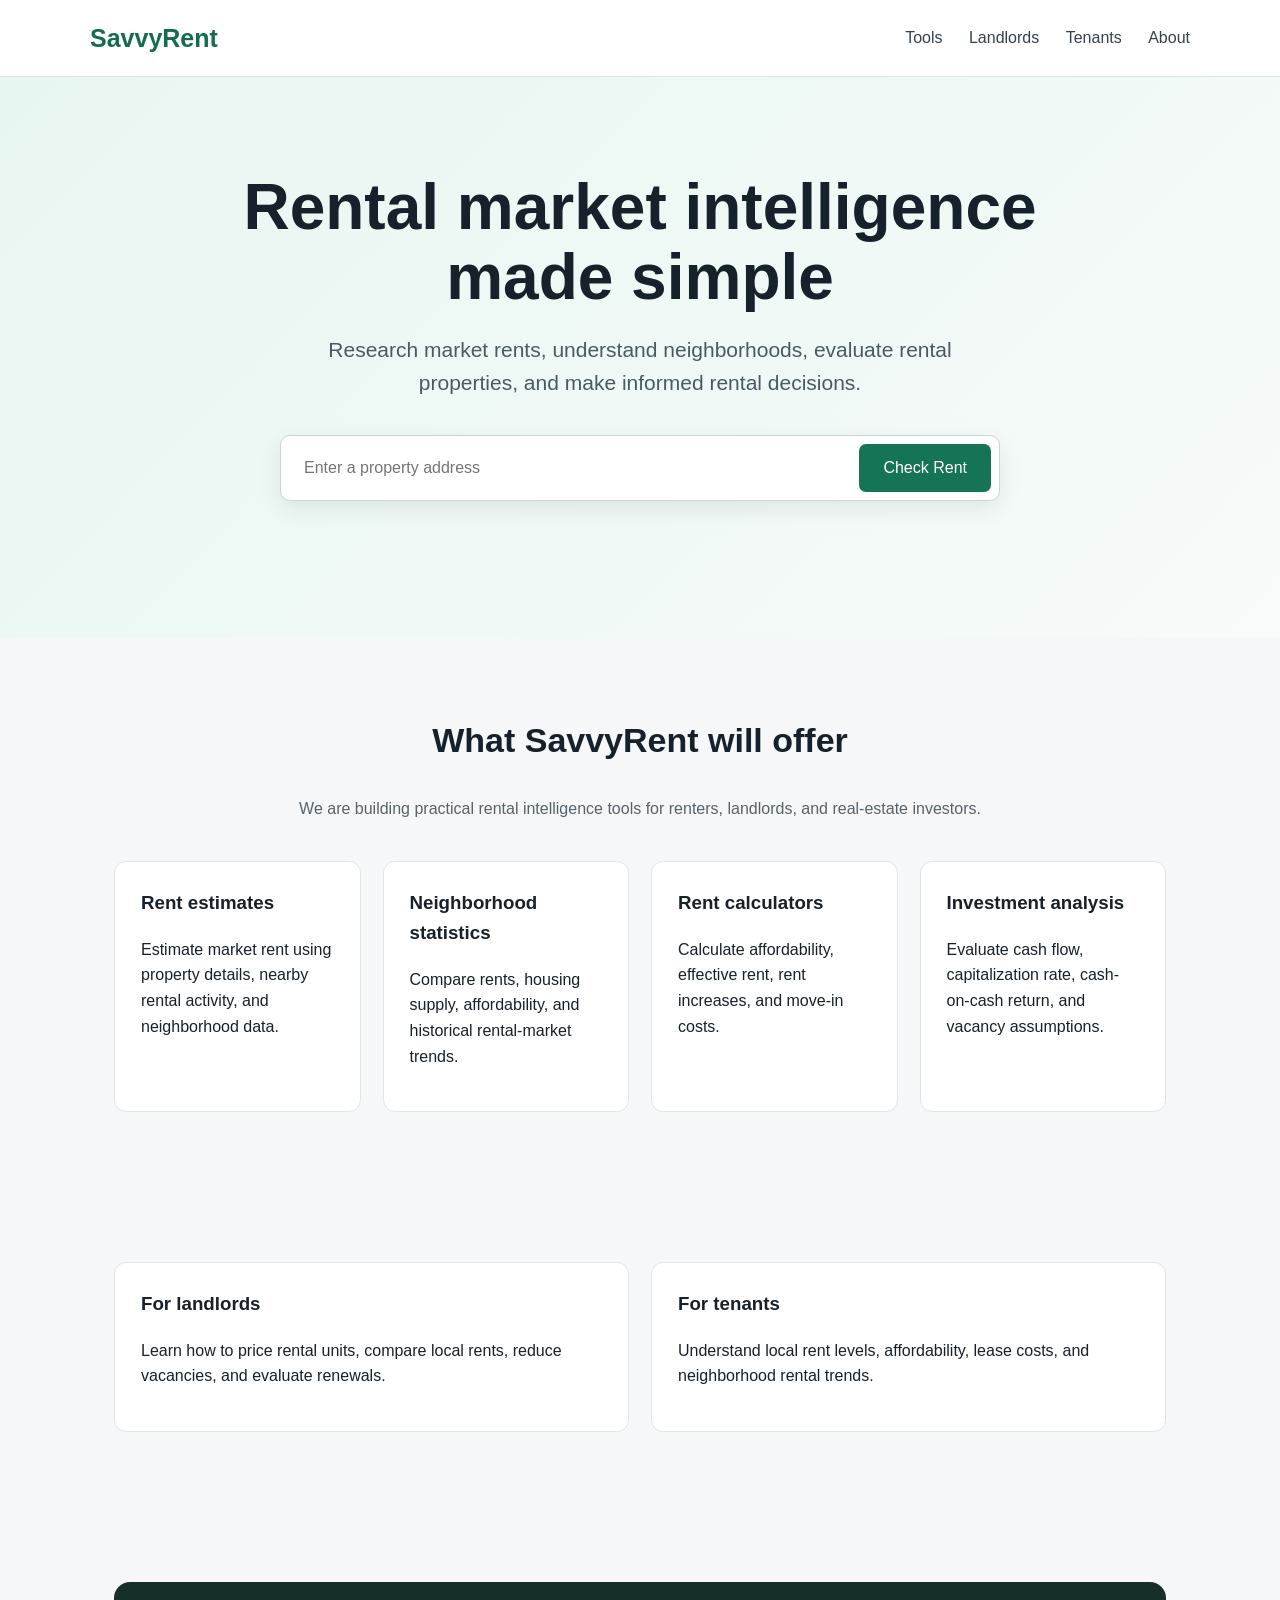
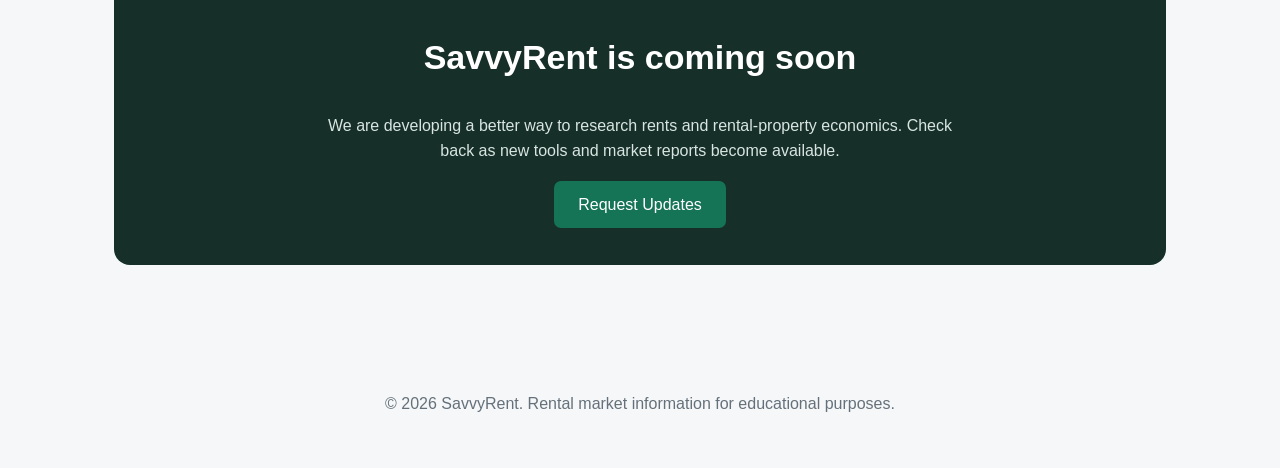
==== index.html @ 9638000f "Create index.html" ====
<!DOCTYPE html>
<html lang="en">
<head>
    <meta charset="UTF-8">

    <meta name="viewport"
          content="width=device-width, initial-scale=1.0">

    <title>SavvyRent | Rental Market Intelligence</title>

    <meta name="description"
          content="SavvyRent provides rental market information, rent estimates, neighborhood statistics, landlord resources, tenant resources, and rental property calculators.">

    <link rel="canonical" href="https://savvyrent.com/">

    <!-- Google Analytics -->
    <script async
        src="https://www.googletagmanager.com/gtag/js?id=G-XXXXXXXXXX">
    </script>

    <script>
        window.dataLayer = window.dataLayer || [];

        function gtag() {
            dataLayer.push(arguments);
        }

        gtag("js", new Date());
        gtag("config", "G-XXXXXXXXXX");
    </script>

    <style>
        * {
            box-sizing: border-box;
        }

        body {
            margin: 0;
            font-family: Arial, Helvetica, sans-serif;
            line-height: 1.6;
            color: #17212b;
            background: #f5f7f9;
        }

        header {
            background: #ffffff;
            border-bottom: 1px solid #dfe4e8;
            padding: 18px 24px;
        }

        nav {
            max-width: 1100px;
            margin: auto;
            display: flex;
            align-items: center;
            justify-content: space-between;
        }

        .logo {
            font-size: 25px;
            font-weight: 700;
            text-decoration: none;
            color: #156b52;
        }

        .nav-links a {
            margin-left: 22px;
            text-decoration: none;
            color: #35424d;
        }

        .hero {
            padding: 95px 24px;
            text-align: center;
            background: linear-gradient(
                135deg,
                #e8f6f1,
                #f7fbfa
            );
        }

        .hero-content {
            max-width: 850px;
            margin: auto;
        }

        h1 {
            margin: 0 0 20px;
            font-size: clamp(38px, 6vw, 64px);
            line-height: 1.1;
        }

        .subtitle {
            max-width: 720px;
            margin: 0 auto 35px;
            font-size: 21px;
            color: #4b5963;
        }

        .search-form {
            max-width: 720px;
            margin: auto;
            display: flex;
            background: white;
            padding: 8px;
            border: 1px solid #ccd5da;
            border-radius: 10px;
            box-shadow: 0 8px 24px rgba(0, 0, 0, 0.08);
        }

        .search-form input {
            flex: 1;
            min-width: 0;
            border: none;
            padding: 15px;
            font-size: 16px;
            outline: none;
        }

        .search-form button,
        .button {
            border: none;
            border-radius: 7px;
            padding: 15px 24px;
            background: #157456;
            color: white;
            font-size: 16px;
            cursor: pointer;
            text-decoration: none;
        }

        .message {
            min-height: 26px;
            margin-top: 16px;
            color: #48545e;
        }

        .section {
            max-width: 1100px;
            margin: auto;
            padding: 75px 24px;
        }

        .section h2 {
            margin-top: 0;
            text-align: center;
            font-size: 34px;
        }

        .section-intro {
            max-width: 700px;
            margin: 0 auto 40px;
            text-align: center;
            color: #56636c;
        }

        .cards {
            display: grid;
            grid-template-columns:
                repeat(auto-fit, minmax(230px, 1fr));
            gap: 22px;
        }

        .card {
            padding: 26px;
            background: white;
            border: 1px solid #e0e5e8;
            border-radius: 12px;
        }

        .card h3 {
            margin-top: 0;
        }

        .signup {
            text-align: center;
            background: #172f29;
            color: white;
            border-radius: 16px;
            padding: 48px 24px;
        }

        .signup p {
            max-width: 650px;
            margin: 0 auto 28px;
            color: #d8e5e1;
        }

        footer {
            padding: 35px 24px;
            text-align: center;
            color: #65717a;
        }

        @media (max-width: 650px) {
            .nav-links {
                display: none;
            }

            .search-form {
                display: block;
            }

            .search-form button {
                width: 100%;
            }
        }
    </style>
</head>

<body>

<header>
    <nav>
        <a class="logo" href="/">SavvyRent</a>

        <div class="nav-links">
            <a href="#tools">Tools</a>
            <a href="#landlords">Landlords</a>
            <a href="#tenants">Tenants</a>
            <a href="#about">About</a>
        </div>
    </nav>
</header>

<main>
    <section class="hero">
        <div class="hero-content">
            <h1>Rental market intelligence made simple</h1>

            <p class="subtitle">
                Research market rents, understand neighborhoods,
                evaluate rental properties, and make informed
                rental decisions.
            </p>

            <form class="search-form" id="address-form">
                <input
                    id="address"
                    type="text"
                    placeholder="Enter a property address"
                    aria-label="Property address"
                    required
                >

                <button type="submit">
                    Check Rent
                </button>
            </form>

            <div class="message" id="message"></div>
        </div>
    </section>

    <section class="section" id="tools">
        <h2>What SavvyRent will offer</h2>

        <p class="section-intro">
            We are building practical rental intelligence tools
            for renters, landlords, and real-estate investors.
        </p>

        <div class="cards">
            <article class="card">
                <h3>Rent estimates</h3>
                <p>
                    Estimate market rent using property details,
                    nearby rental activity, and neighborhood data.
                </p>
            </article>

            <article class="card">
                <h3>Neighborhood statistics</h3>
                <p>
                    Compare rents, housing supply, affordability,
                    and historical rental-market trends.
                </p>
            </article>

            <article class="card">
                <h3>Rent calculators</h3>
                <p>
                    Calculate affordability, effective rent,
                    rent increases, and move-in costs.
                </p>
            </article>

            <article class="card">
                <h3>Investment analysis</h3>
                <p>
                    Evaluate cash flow, capitalization rate,
                    cash-on-cash return, and vacancy assumptions.
                </p>
            </article>
        </div>
    </section>

    <section class="section" id="landlords">
        <div class="cards">
            <article class="card">
                <h3>For landlords</h3>
                <p>
                    Learn how to price rental units, compare local
                    rents, reduce vacancies, and evaluate renewals.
                </p>
            </article>

            <article class="card" id="tenants">
                <h3>For tenants</h3>
                <p>
                    Understand local rent levels, affordability,
                    lease costs, and neighborhood rental trends.
                </p>
            </article>
        </div>
    </section>

    <section class="section" id="about">
        <div class="signup">
            <h2>SavvyRent is coming soon</h2>

            <p>
                We are developing a better way to research rents
                and rental-property economics. Check back as new
                tools and market reports become available.
            </p>

            <a class="button"
               href="mailto:info@savvyrent.com?subject=SavvyRent%20Updates">
                Request Updates
            </a>
        </div>
    </section>
</main>

<footer>
    <p>
        &copy; <span id="year"></span> SavvyRent.
        Rental market information for educational purposes.
    </p>
</footer>

<script>
    document.getElementById("year").textContent =
        new Date().getFullYear();

    document.getElementById("address-form")
        .addEventListener("submit", function(event) {
            event.preventDefault();

            const address =
                document.getElementById("address").value.trim();

            document.getElementById("message").textContent =
                "Thank you. Address-based rent estimates are coming soon.";

            if (typeof gtag === "function") {
                gtag("event", "address_search", {
                    search_term: address
                });
            }
        });
</script>

</body>
</html>
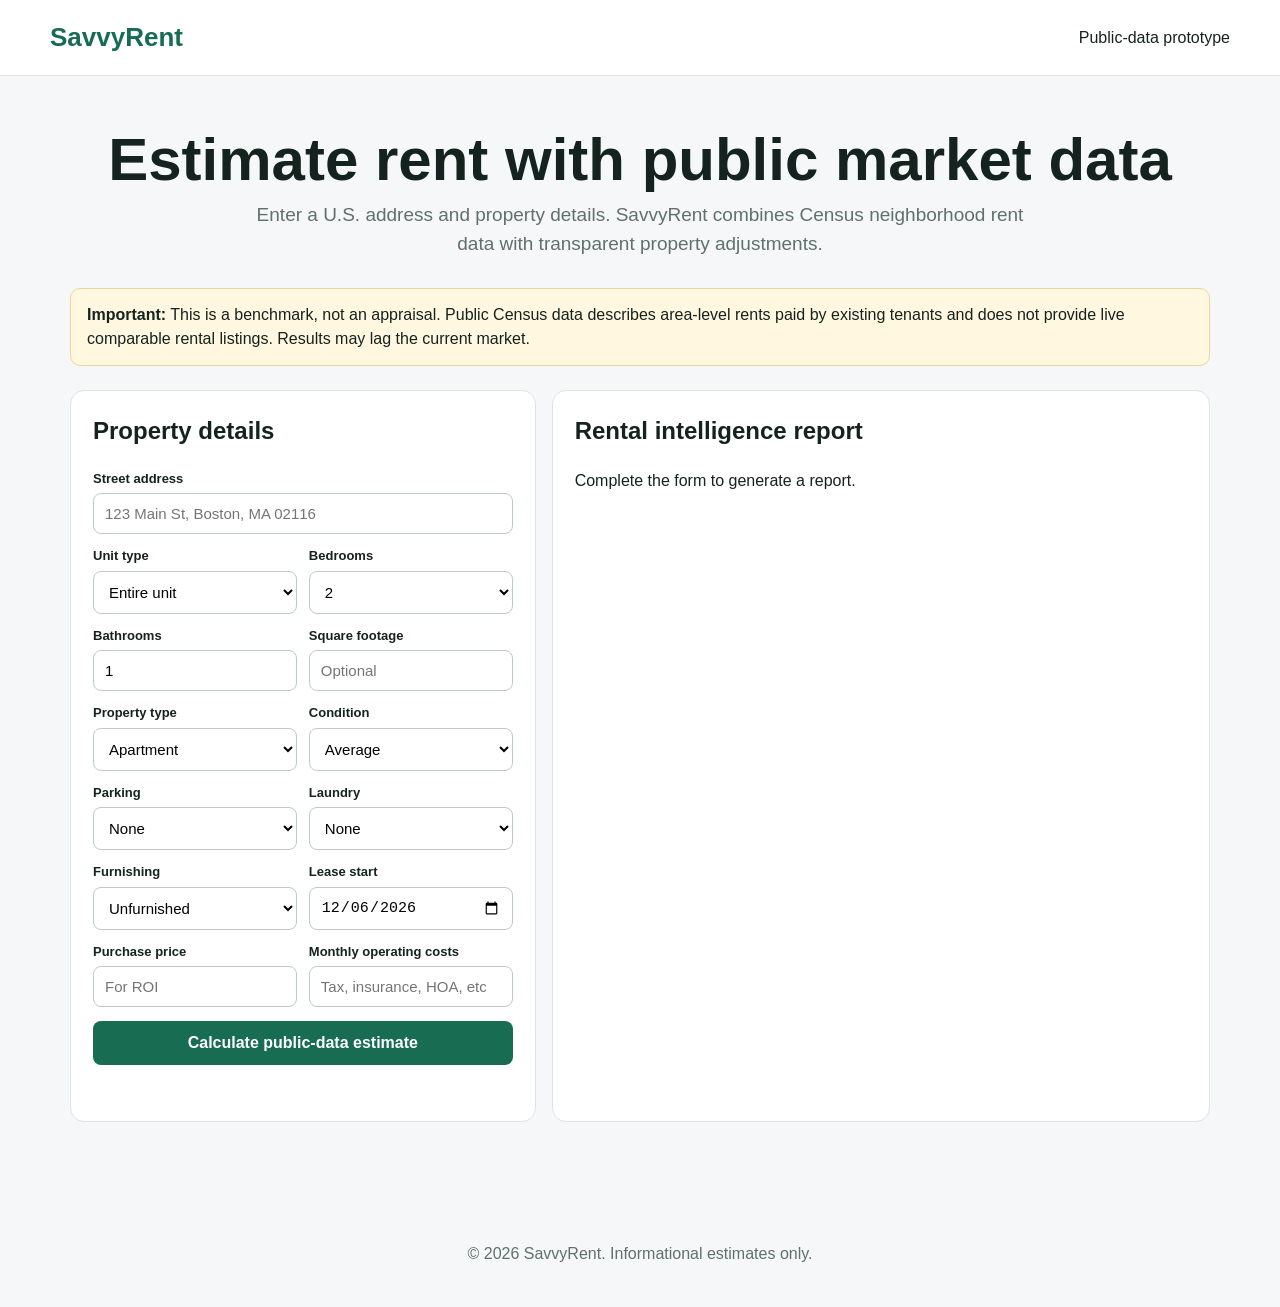
==== commit 856101b8: "Use public data to compute rent" ====
--- a/index.html
+++ b/index.html
@@ -1,366 +1,247 @@
-<!DOCTYPE html>
+<!doctype html>
 <html lang="en">
 <head>
-    <meta charset="UTF-8">
-
-    <meta name="viewport"
-          content="width=device-width, initial-scale=1.0">
-
-    <title>SavvyRent | Rental Market Intelligence</title>
-
-    <meta name="description"
-          content="SavvyRent provides rental market information, rent estimates, neighborhood statistics, landlord resources, tenant resources, and rental property calculators.">
-
-    <link rel="canonical" href="https://savvyrent.com/">
-
-    <!-- Google Analytics -->
-    <script async
-        src="https://www.googletagmanager.com/gtag/js?id=G-XXXXXXXXXX">
+    <script>
+      window.dataLayer = window.dataLayer || [];
+      function gtag(){dataLayer.push(arguments);}
+      gtag('js', new Date());
+    
+      gtag('config', 'G-B7B2XDY49R');
     </script>
-
-    <script>
-        window.dataLayer = window.dataLayer || [];
-
-        function gtag() {
-            dataLayer.push(arguments);
-        }
-
-        gtag("js", new Date());
-        gtag("config", "G-XXXXXXXXXX");
-    </script>
-
-    <style>
-        * {
-            box-sizing: border-box;
-        }
-
-        body {
-            margin: 0;
-            font-family: Arial, Helvetica, sans-serif;
-            line-height: 1.6;
-            color: #17212b;
-            background: #f5f7f9;
-        }
-
-        header {
-            background: #ffffff;
-            border-bottom: 1px solid #dfe4e8;
-            padding: 18px 24px;
-        }
-
-        nav {
-            max-width: 1100px;
-            margin: auto;
-            display: flex;
-            align-items: center;
-            justify-content: space-between;
-        }
-
-        .logo {
-            font-size: 25px;
-            font-weight: 700;
-            text-decoration: none;
-            color: #156b52;
-        }
-
-        .nav-links a {
-            margin-left: 22px;
-            text-decoration: none;
-            color: #35424d;
-        }
-
-        .hero {
-            padding: 95px 24px;
-            text-align: center;
-            background: linear-gradient(
-                135deg,
-                #e8f6f1,
-                #f7fbfa
-            );
-        }
-
-        .hero-content {
-            max-width: 850px;
-            margin: auto;
-        }
-
-        h1 {
-            margin: 0 0 20px;
-            font-size: clamp(38px, 6vw, 64px);
-            line-height: 1.1;
-        }
-
-        .subtitle {
-            max-width: 720px;
-            margin: 0 auto 35px;
-            font-size: 21px;
-            color: #4b5963;
-        }
-
-        .search-form {
-            max-width: 720px;
-            margin: auto;
-            display: flex;
-            background: white;
-            padding: 8px;
-            border: 1px solid #ccd5da;
-            border-radius: 10px;
-            box-shadow: 0 8px 24px rgba(0, 0, 0, 0.08);
-        }
-
-        .search-form input {
-            flex: 1;
-            min-width: 0;
-            border: none;
-            padding: 15px;
-            font-size: 16px;
-            outline: none;
-        }
-
-        .search-form button,
-        .button {
-            border: none;
-            border-radius: 7px;
-            padding: 15px 24px;
-            background: #157456;
-            color: white;
-            font-size: 16px;
-            cursor: pointer;
-            text-decoration: none;
-        }
-
-        .message {
-            min-height: 26px;
-            margin-top: 16px;
-            color: #48545e;
-        }
-
-        .section {
-            max-width: 1100px;
-            margin: auto;
-            padding: 75px 24px;
-        }
-
-        .section h2 {
-            margin-top: 0;
-            text-align: center;
-            font-size: 34px;
-        }
-
-        .section-intro {
-            max-width: 700px;
-            margin: 0 auto 40px;
-            text-align: center;
-            color: #56636c;
-        }
-
-        .cards {
-            display: grid;
-            grid-template-columns:
-                repeat(auto-fit, minmax(230px, 1fr));
-            gap: 22px;
-        }
-
-        .card {
-            padding: 26px;
-            background: white;
-            border: 1px solid #e0e5e8;
-            border-radius: 12px;
-        }
-
-        .card h3 {
-            margin-top: 0;
-        }
-
-        .signup {
-            text-align: center;
-            background: #172f29;
-            color: white;
-            border-radius: 16px;
-            padding: 48px 24px;
-        }
-
-        .signup p {
-            max-width: 650px;
-            margin: 0 auto 28px;
-            color: #d8e5e1;
-        }
-
-        footer {
-            padding: 35px 24px;
-            text-align: center;
-            color: #65717a;
-        }
-
-        @media (max-width: 650px) {
-            .nav-links {
-                display: none;
-            }
-
-            .search-form {
-                display: block;
-            }
-
-            .search-form button {
-                width: 100%;
-            }
-        }
-    </style>
+  <meta charset="utf-8">
+  <meta name="viewport" content="width=device-width,initial-scale=1">
+  <title>SavvyRent | Public-data rent benchmark</title>
+  <meta name="description" content="Estimate a rental benchmark using public Census data and property details.">
+  <link rel="canonical" href="https://savvyrent.com/">
+  <style>
+    :root{--bg:#f5f7f8;--card:#fff;--ink:#15231f;--muted:#61706a;--brand:#176c52;--line:#dce5e1;--warn:#fff7df}
+    *{box-sizing:border-box} body{margin:0;font-family:Arial,Helvetica,sans-serif;background:var(--bg);color:var(--ink);line-height:1.5}
+    header{background:#fff;border-bottom:1px solid var(--line);padding:18px 24px}
+    nav{max-width:1180px;margin:auto;display:flex;justify-content:space-between;align-items:center}
+    .logo{font-weight:800;font-size:26px;color:var(--brand);text-decoration:none}
+    main{max-width:1180px;margin:auto;padding:42px 20px 80px}
+    .hero{text-align:center;margin-bottom:30px}.hero h1{font-size:clamp(34px,6vw,60px);line-height:1.05;margin:10px 0}
+    .hero p{max-width:780px;margin:0 auto;color:var(--muted);font-size:19px}
+    .notice{background:var(--warn);border:1px solid #ead79c;border-radius:10px;padding:14px 16px;margin:24px 0}
+    .grid{display:grid;grid-template-columns:repeat(12,1fr);gap:16px}.panel{grid-column:span 12;background:var(--card);border:1px solid var(--line);border-radius:14px;padding:22px}
+    @media(min-width:900px){.inputs{grid-column:span 5}.report{grid-column:span 7}}
+    h2{margin-top:0} h3{margin-bottom:8px}
+    .fields{display:grid;grid-template-columns:1fr 1fr;gap:12px}.full{grid-column:1/-1}
+    label{display:block;font-size:13px;font-weight:700;margin-bottom:5px}
+    input,select{width:100%;padding:11px;border:1px solid #bdcbc5;border-radius:8px;background:#fff;font-size:15px}
+    button{width:100%;padding:13px;border:0;border-radius:8px;background:var(--brand);color:#fff;font-weight:800;font-size:16px;cursor:pointer;margin-top:14px}
+    button:disabled{opacity:.55;cursor:wait}.status{min-height:24px;margin-top:10px;color:var(--muted)}
+    .metrics{display:grid;grid-template-columns:repeat(2,1fr);gap:12px}.metric{border:1px solid var(--line);border-radius:10px;padding:15px}
+    .metric strong{display:block;font-size:24px}.metric span{color:var(--muted);font-size:13px}
+    .wide{grid-column:1/-1}.bar{height:12px;background:#edf1ef;border-radius:999px;overflow:hidden}.bar>div{height:100%;background:var(--brand)}
+    table{width:100%;border-collapse:collapse;margin-top:8px}td,th{padding:9px;border-bottom:1px solid var(--line);text-align:left;font-size:14px}
+    .small{font-size:12px;color:var(--muted)} .hidden{display:none}
+    footer{text-align:center;color:var(--muted);padding:40px 20px}
+  </style>
 </head>
-
 <body>
-
-<header>
-    <nav>
-        <a class="logo" href="/">SavvyRent</a>
-
-        <div class="nav-links">
-            <a href="#tools">Tools</a>
-            <a href="#landlords">Landlords</a>
-            <a href="#tenants">Tenants</a>
-            <a href="#about">About</a>
+<header><nav><a class="logo" href="/">SavvyRent</a><span>Public-data prototype</span></nav></header>
+<main>
+  <section class="hero">
+    <h1>Estimate rent with public market data</h1>
+    <p>Enter a U.S. address and property details. SavvyRent combines Census neighborhood rent data with transparent property adjustments.</p>
+  </section>
+
+  <div class="notice"><strong>Important:</strong> This is a benchmark, not an appraisal. Public Census data describes area-level rents paid by existing tenants and does not provide live comparable rental listings. Results may lag the current market.</div>
+
+  <div class="grid">
+    <section class="panel inputs">
+      <h2>Property details</h2>
+      <form id="rentForm">
+        <div class="fields">
+          <div class="full"><label for="address">Street address</label><input id="address" required placeholder="123 Main St, Boston, MA 02116"></div>
+          <div><label for="unitType">Unit type</label><select id="unitType"><option>Entire unit</option><option>Room</option><option>Accessory dwelling unit</option></select></div>
+          <div><label for="bedrooms">Bedrooms</label><select id="bedrooms"><option value="0">Studio</option><option value="1">1</option><option value="2" selected>2</option><option value="3">3</option><option value="4">4+</option></select></div>
+          <div><label for="bathrooms">Bathrooms</label><input id="bathrooms" type="number" min=".5" max="10" step=".5" value="1"></div>
+          <div><label for="sqft">Square footage</label><input id="sqft" type="number" min="100" placeholder="Optional"></div>
+          <div><label for="propertyType">Property type</label><select id="propertyType"><option>Apartment</option><option>Condo</option><option>Single-family</option><option>Townhouse</option><option>Duplex / multifamily</option></select></div>
+          <div><label for="condition">Condition</label><select id="condition"><option value="-0.08">Needs updating</option><option value="0" selected>Average</option><option value="0.07">Updated</option><option value="0.14">Recently renovated</option><option value="0.22">Luxury</option></select></div>
+          <div><label for="parking">Parking</label><select id="parking"><option value="0">None</option><option value="0.03">Street / permit</option><option value="0.06">One space</option><option value="0.09">Garage / multiple</option></select></div>
+          <div><label for="laundry">Laundry</label><select id="laundry"><option value="-0.03">None</option><option value="0">Shared</option><option value="0.05">In-unit</option></select></div>
+          <div><label for="furnished">Furnishing</label><select id="furnished"><option value="0">Unfurnished</option><option value="0.10">Furnished</option></select></div>
+          <div><label for="leaseStart">Lease start</label><input id="leaseStart" type="date"></div>
+          <div><label for="purchasePrice">Purchase price</label><input id="purchasePrice" type="number" min="0" placeholder="For ROI"></div>
+          <div><label for="monthlyCosts">Monthly operating costs</label><input id="monthlyCosts" type="number" min="0" placeholder="Tax, insurance, HOA, etc."></div>
         </div>
-    </nav>
-</header>
-
-<main>
-    <section class="hero">
-        <div class="hero-content">
-            <h1>Rental market intelligence made simple</h1>
-
-            <p class="subtitle">
-                Research market rents, understand neighborhoods,
-                evaluate rental properties, and make informed
-                rental decisions.
-            </p>
-
-            <form class="search-form" id="address-form">
-                <input
-                    id="address"
-                    type="text"
-                    placeholder="Enter a property address"
-                    aria-label="Property address"
-                    required
-                >
-
-                <button type="submit">
-                    Check Rent
-                </button>
-            </form>
-
-            <div class="message" id="message"></div>
+        <button id="estimateBtn" type="submit">Calculate public-data estimate</button>
+        <div class="status" id="status"></div>
+      </form>
+    </section>
+
+    <section class="panel report">
+      <h2>Rental intelligence report</h2>
+      <div id="empty">Complete the form to generate a report.</div>
+      <div id="results" class="hidden">
+        <p id="matchedAddress" class="small"></p>
+        <div class="metrics">
+          <div class="metric"><span>Estimated monthly rent</span><strong id="estimate"></strong></div>
+          <div class="metric"><span>Likely range</span><strong id="range"></strong></div>
+          <div class="metric"><span>Confidence score</span><strong id="confidence"></strong><div class="bar"><div id="confidenceBar"></div></div></div>
+          <div class="metric"><span>Rent per square foot</span><strong id="rentSqft"></strong></div>
+          <div class="metric"><span>Median neighborhood rent</span><strong id="medianRent"></strong></div>
+          <div class="metric"><span>Rental vacancy indicator</span><strong id="vacancy"></strong></div>
+          <div class="metric"><span>12-month market trend</span><strong id="trend12"></strong></div>
+          <div class="metric"><span>36-month market trend</span><strong id="trend36"></strong></div>
         </div>
+
+        <h3>Public-data benchmarks</h3>
+        <table>
+          <tbody id="benchmarks"></tbody>
+        </table>
+
+        <h3>Comparable rentals</h3>
+        <p>This free public-data version cannot display live individual comparable listings. It uses Census tract and county benchmarks instead. Live comps require a licensed listings source.</p>
+
+        <h3>HUD fair-market rent comparison</h3>
+        <p id="hudMessage">HUD FMR is not fetched directly in this static GitHub Pages version because the official HUD API requires credentials that should not be exposed in browser code. Add a small serverless backend to enable it safely.</p>
+
+        <h3>Investment metrics</h3>
+        <table><tbody id="investment"></tbody></table>
+
+        <p class="small" id="methodology"></p>
+      </div>
     </section>
-
-    <section class="section" id="tools">
-        <h2>What SavvyRent will offer</h2>
-
-        <p class="section-intro">
-            We are building practical rental intelligence tools
-            for renters, landlords, and real-estate investors.
-        </p>
-
-        <div class="cards">
-            <article class="card">
-                <h3>Rent estimates</h3>
-                <p>
-                    Estimate market rent using property details,
-                    nearby rental activity, and neighborhood data.
-                </p>
-            </article>
-
-            <article class="card">
-                <h3>Neighborhood statistics</h3>
-                <p>
-                    Compare rents, housing supply, affordability,
-                    and historical rental-market trends.
-                </p>
-            </article>
-
-            <article class="card">
-                <h3>Rent calculators</h3>
-                <p>
-                    Calculate affordability, effective rent,
-                    rent increases, and move-in costs.
-                </p>
-            </article>
-
-            <article class="card">
-                <h3>Investment analysis</h3>
-                <p>
-                    Evaluate cash flow, capitalization rate,
-                    cash-on-cash return, and vacancy assumptions.
-                </p>
-            </article>
-        </div>
-    </section>
-
-    <section class="section" id="landlords">
-        <div class="cards">
-            <article class="card">
-                <h3>For landlords</h3>
-                <p>
-                    Learn how to price rental units, compare local
-                    rents, reduce vacancies, and evaluate renewals.
-                </p>
-            </article>
-
-            <article class="card" id="tenants">
-                <h3>For tenants</h3>
-                <p>
-                    Understand local rent levels, affordability,
-                    lease costs, and neighborhood rental trends.
-                </p>
-            </article>
-        </div>
-    </section>
-
-    <section class="section" id="about">
-        <div class="signup">
-            <h2>SavvyRent is coming soon</h2>
-
-            <p>
-                We are developing a better way to research rents
-                and rental-property economics. Check back as new
-                tools and market reports become available.
-            </p>
-
-            <a class="button"
-               href="mailto:info@savvyrent.com?subject=SavvyRent%20Updates">
-                Request Updates
-            </a>
-        </div>
-    </section>
+  </div>
 </main>
-
-<footer>
-    <p>
-        &copy; <span id="year"></span> SavvyRent.
-        Rental market information for educational purposes.
-    </p>
-</footer>
+<footer>© <span id="year"></span> SavvyRent. Informational estimates only.</footer>
 
 <script>
-    document.getElementById("year").textContent =
-        new Date().getFullYear();
-
-    document.getElementById("address-form")
-        .addEventListener("submit", function(event) {
-            event.preventDefault();
-
-            const address =
-                document.getElementById("address").value.trim();
-
-            document.getElementById("message").textContent =
-                "Thank you. Address-based rent estimates are coming soon.";
-
-            if (typeof gtag === "function") {
-                gtag("event", "address_search", {
-                    search_term: address
-                });
-            }
-        });
+const ACS_YEARS=[2024,2023,2022,2021];
+const $=id=>document.getElementById(id);
+$("year").textContent=new Date().getFullYear();
+$("leaseStart").value=new Date().toISOString().slice(0,10);
+
+function money(v){return new Intl.NumberFormat("en-US",{style:"currency",currency:"USD",maximumFractionDigits:0}).format(v)}
+function pct(v){return Number.isFinite(v)?`${v>=0?"+":""}${v.toFixed(1)}%`:"N/A"}
+function jsonp(url){
+  return new Promise((resolve,reject)=>{
+    const cb="savvyRentCb_"+Date.now()+"_"+Math.floor(Math.random()*10000);
+    const s=document.createElement("script");
+    window[cb]=data=>{resolve(data);cleanup()};
+    function cleanup(){delete window[cb];s.remove()}
+    s.onerror=()=>{cleanup();reject(new Error("Address lookup failed"))};
+    s.src=url+(url.includes("?")?"&":"?")+"format=jsonp&callback="+cb;
+    document.body.appendChild(s);
+  });
+}
+async function geocode(address){
+  const url="https://geocoding.geo.census.gov/geocoder/geographies/onelineaddress?benchmark=Public_AR_Current&vintage=Current_Current&address="+encodeURIComponent(address);
+  const data=await jsonp(url);
+  const m=data?.result?.addressMatches?.[0];
+  if(!m) throw new Error("Address was not matched by the U.S. Census Geocoder.");
+  const g=m.geographies||{};
+  const tract=(g["Census Tracts"]||[])[0];
+  const county=(g["Counties"]||[])[0];
+  const state=(g["States"]||[])[0];
+  if(!tract||!county||!state) throw new Error("Census geography was not returned for this address.");
+  return {
+    matched:m.matchedAddress,
+    state:state.STATE||tract.STATE,
+    county:county.COUNTY||tract.COUNTY,
+    tract:tract.TRACT,
+    stateName:state.NAME,
+    countyName:county.NAME
+  };
+}
+async function acs(year,geo,level="tract"){
+  const vars="NAME,B25064_001E,B25002_001E,B25002_002E,B25002_003E,B25003_003E";
+  let url=`https://api.census.gov/data/${year}/acs/acs5?get=${vars}`;
+  if(level==="tract") url+=`&for=tract:${geo.tract}&in=state:${geo.state}%20county:${geo.county}`;
+  else url+=`&for=county:${geo.county}&in=state:${geo.state}`;
+  const r=await fetch(url);
+  if(!r.ok) throw new Error(`ACS ${year} request failed`);
+  const rows=await r.json();
+  if(rows.length<2) throw new Error(`No ACS ${year} data`);
+  const h=rows[0],v=rows[1],o={};h.forEach((k,i)=>o[k]=v[i]);
+  return {
+    name:o.NAME,
+    median:+o.B25064_001E,
+    total:+o.B25002_001E,
+    occupied:+o.B25002_002E,
+    vacant:+o.B25002_003E,
+    renterOccupied:+o.B25003_003E,
+    year
+  };
+}
+function bedroomFactor(b){return [0.82,1,1.28,1.58,1.9][Math.min(+b,4)]}
+function seasonalFactor(date){
+  if(!date) return 0;
+  const m=new Date(date+"T12:00:00").getMonth()+1;
+  return ({1:-.03,2:-.03,3:-.01,4:.01,5:.03,6:.05,7:.05,8:.04,9:.02,10:0,11:-.02,12:-.03})[m]||0;
+}
+function confidenceScore(tract){
+  let s=55;
+  if(tract.renterOccupied>=1000)s+=15; else if(tract.renterOccupied>=400)s+=8;
+  const vac=tract.total?tract.vacant/tract.total:0;
+  if(vac>.01&&vac<.2)s+=8;
+  if(tract.median>0)s+=12;
+  return Math.min(90,s);
+}
+$("rentForm").addEventListener("submit",async e=>{
+  e.preventDefault();
+  const btn=$("estimateBtn");btn.disabled=true;$("status").textContent="Matching address and loading Census data…";
+  try{
+    const geo=await geocode($("address").value.trim());
+    const tractSeries=[]; for(const y of ACS_YEARS){try{tractSeries.push(await acs(y,geo,"tract"))}catch(_){ }}
+    if(!tractSeries.length) throw new Error("No Census rent data was found for this tract.");
+    const tract=tractSeries[0];
+    let county; try{county=await acs(tract.year,geo,"county")}catch(_){county=null}
+    const b=+$("bedrooms").value;
+    let adj=bedroomFactor(b)-1;
+    adj+=+$("condition").value + +$("parking").value + +$("laundry").value + +$("furnished").value;
+    adj+=seasonalFactor($("leaseStart").value);
+    const baths=+$("bathrooms").value||1; adj+=(baths-1)*.025;
+    const ptype=$("propertyType").value;
+    if(ptype==="Single-family")adj+=.08;
+    if(ptype==="Condo")adj+=.04;
+    if($("unitType").value==="Room")adj-=.48;
+    const estimate=Math.max(400,Math.round((tract.median*(1+adj))/10)*10);
+    const conf=confidenceScore(tract);
+    const spread=conf>=80?.10:conf>=65?.15:.22;
+    const low=Math.round(estimate*(1-spread)/10)*10, high=Math.round(estimate*(1+spread)/10)*10;
+    const sqft=+$("sqft").value;
+    const vacRate=tract.total?tract.vacant/tract.total*100:NaN;
+    const y0=tractSeries[0],y1=tractSeries.find(x=>x.year===y0.year-1);
+    const y3=tractSeries.find(x=>x.year===y0.year-3);
+    const t12=y1?.median>0?(y0.median/y1.median-1)*100:NaN;
+    const t36=y3?.median>0?(y0.median/y3.median-1)*100:NaN;
+
+    $("matchedAddress").textContent=`Matched address: ${geo.matched} · Census tract benchmark: ${tract.name}`;
+    $("estimate").textContent=money(estimate);$("range").textContent=`${money(low)}–${money(high)}`;
+    $("confidence").textContent=`${conf}/100`;$("confidenceBar").style.width=conf+"%";
+    $("rentSqft").textContent=sqft?money(estimate/sqft):"Add square feet";
+    $("medianRent").textContent=money(tract.median);
+    $("vacancy").textContent=Number.isFinite(vacRate)?`${vacRate.toFixed(1)}% area vacancy`:"N/A";
+    $("trend12").textContent=pct(t12);$("trend36").textContent=pct(t36);
+
+    const rows=[
+      ["Census tract median gross rent",money(tract.median)+` (${tract.year} ACS 5-year)`],
+      ["County median gross rent",county?money(county.median):"N/A"],
+      ["Renter-occupied units in tract",tract.renterOccupied.toLocaleString()],
+      ["Vacant housing units in tract",tract.vacant.toLocaleString()],
+      ["Property-detail adjustment",pct(adj*100)]
+    ];
+    $("benchmarks").innerHTML=rows.map(r=>`<tr><th>${r[0]}</th><td>${r[1]}</td></tr>`).join("");
+
+    const price=+$("purchasePrice").value,costs=+$("monthlyCosts").value;
+    let inv=[["Estimated annual gross rent",money(estimate*12)]];
+    if(price>0){
+      const noi=estimate*12-costs*12;
+      inv.push(["Estimated annual NOI",money(noi)],["Gross rent multiplier",(price/(estimate*12)).toFixed(1)],["Estimated capitalization rate",pct(noi/price*100)]);
+    } else inv.push(["Cap rate","Add purchase price and monthly costs"]);
+    $("investment").innerHTML=inv.map(r=>`<tr><th>${r[0]}</th><td>${r[1]}</td></tr>`).join("");
+
+    $("methodology").textContent=`Method: ${tract.year} ACS tract median gross rent, adjusted by bedroom count, bathrooms, property type, condition, parking, laundry, furnishing and lease month. This is a transparent heuristic, not a trained appraisal model.`;
+    $("empty").classList.add("hidden");$("results").classList.remove("hidden");$("status").textContent="Report generated.";
+    if(typeof gtag==="function")gtag("event","rent_estimate_generated",{data_source:"ACS",bedrooms:b});
+  }catch(err){$("status").textContent=err.message||"Unable to generate estimate."}
+  finally{btn.disabled=false}
+});
 </script>
-
 </body>
 </html>
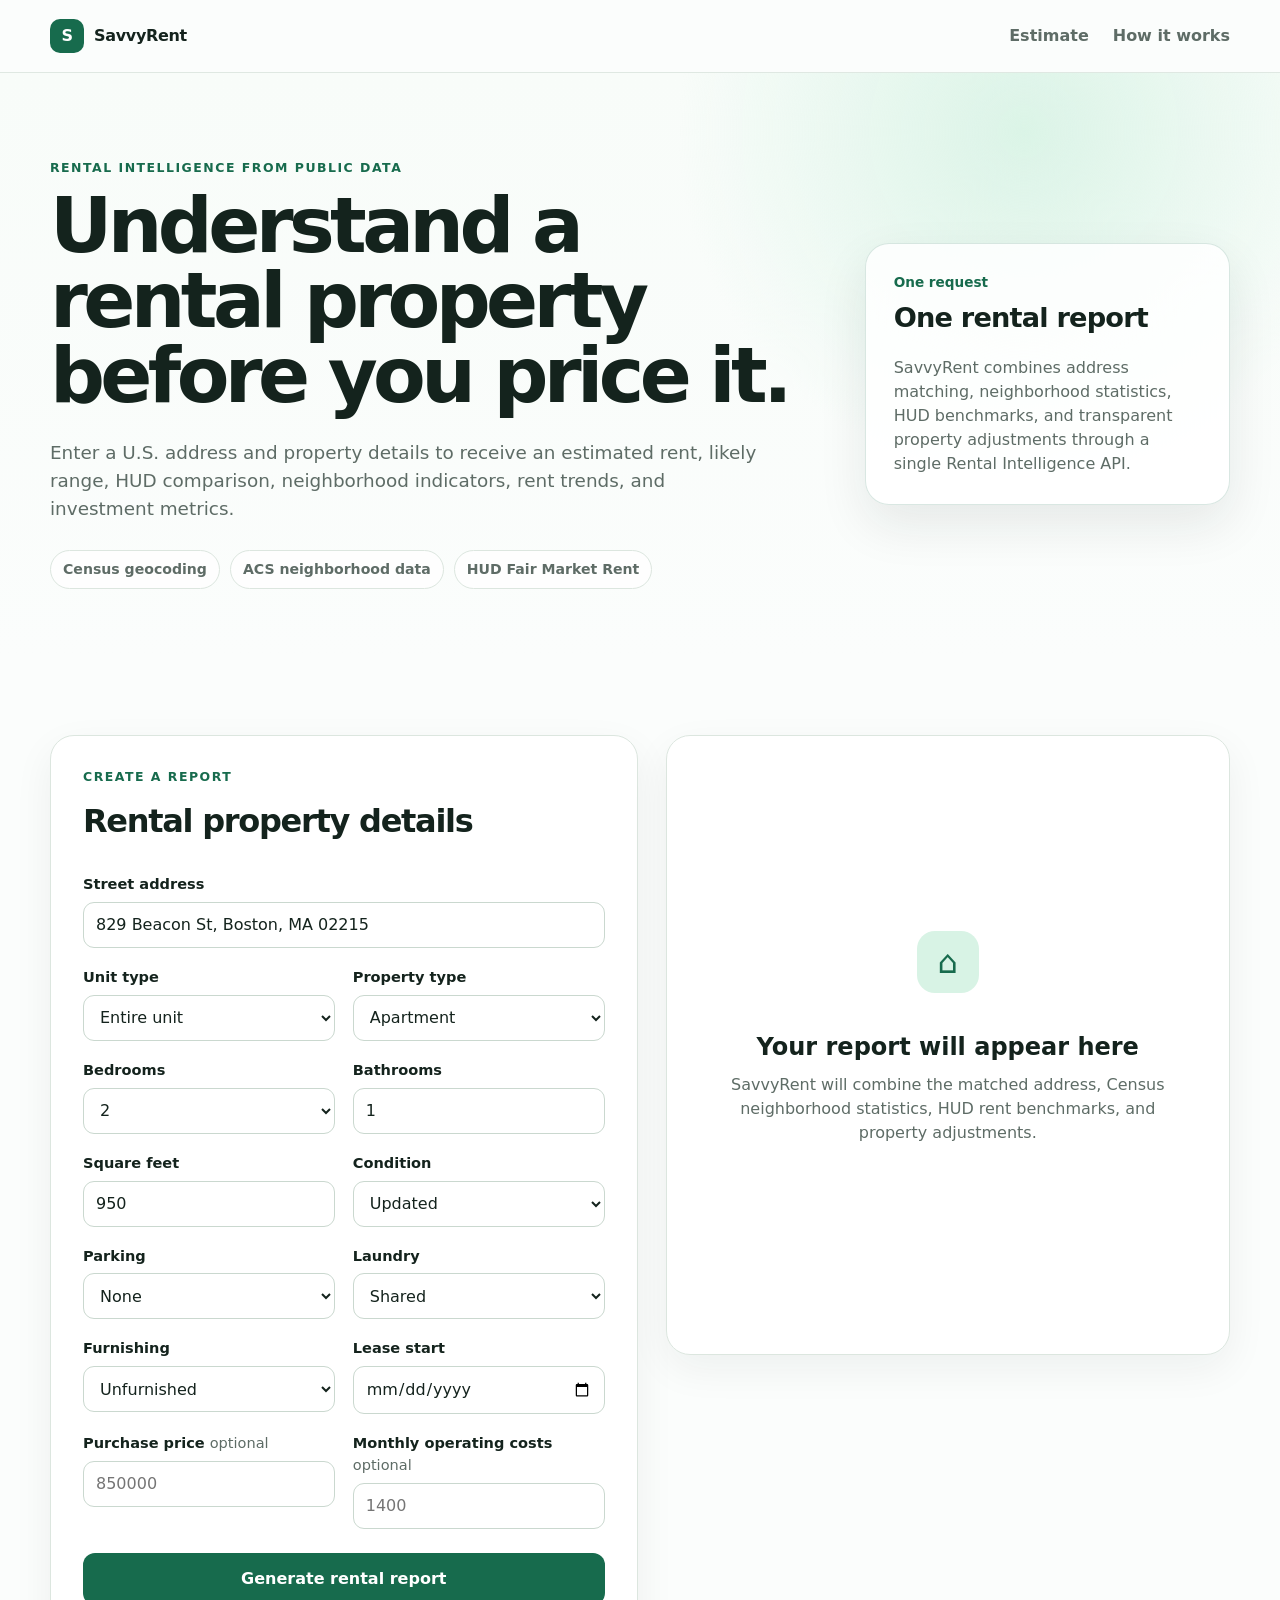
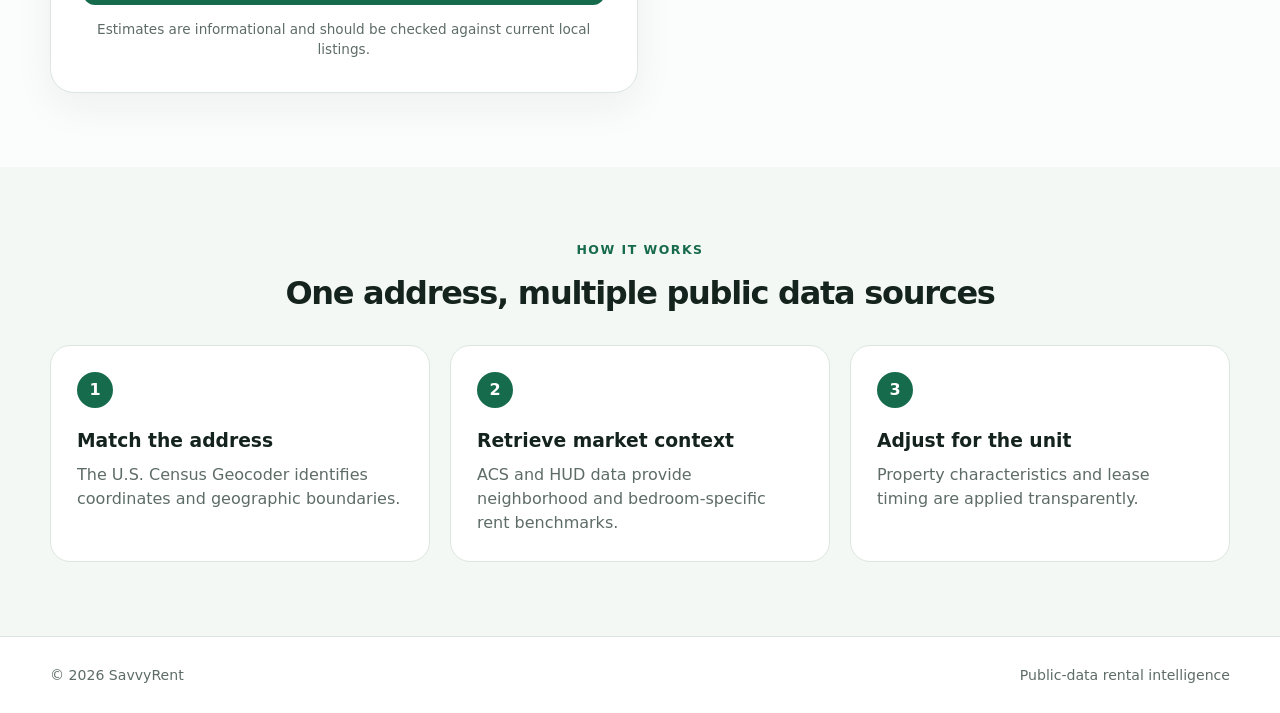
==== commit a4144593: "Update index.html" ====
--- a/index.html
+++ b/index.html
@@ -9,239 +9,90 @@
       gtag('config', 'G-B7B2XDY49R');
     </script>
   <meta charset="utf-8">
-  <meta name="viewport" content="width=device-width,initial-scale=1">
-  <title>SavvyRent | Public-data rent benchmark</title>
-  <meta name="description" content="Estimate a rental benchmark using public Census data and property details.">
-  <link rel="canonical" href="https://savvyrent.com/">
-  <style>
-    :root{--bg:#f5f7f8;--card:#fff;--ink:#15231f;--muted:#61706a;--brand:#176c52;--line:#dce5e1;--warn:#fff7df}
-    *{box-sizing:border-box} body{margin:0;font-family:Arial,Helvetica,sans-serif;background:var(--bg);color:var(--ink);line-height:1.5}
-    header{background:#fff;border-bottom:1px solid var(--line);padding:18px 24px}
-    nav{max-width:1180px;margin:auto;display:flex;justify-content:space-between;align-items:center}
-    .logo{font-weight:800;font-size:26px;color:var(--brand);text-decoration:none}
-    main{max-width:1180px;margin:auto;padding:42px 20px 80px}
-    .hero{text-align:center;margin-bottom:30px}.hero h1{font-size:clamp(34px,6vw,60px);line-height:1.05;margin:10px 0}
-    .hero p{max-width:780px;margin:0 auto;color:var(--muted);font-size:19px}
-    .notice{background:var(--warn);border:1px solid #ead79c;border-radius:10px;padding:14px 16px;margin:24px 0}
-    .grid{display:grid;grid-template-columns:repeat(12,1fr);gap:16px}.panel{grid-column:span 12;background:var(--card);border:1px solid var(--line);border-radius:14px;padding:22px}
-    @media(min-width:900px){.inputs{grid-column:span 5}.report{grid-column:span 7}}
-    h2{margin-top:0} h3{margin-bottom:8px}
-    .fields{display:grid;grid-template-columns:1fr 1fr;gap:12px}.full{grid-column:1/-1}
-    label{display:block;font-size:13px;font-weight:700;margin-bottom:5px}
-    input,select{width:100%;padding:11px;border:1px solid #bdcbc5;border-radius:8px;background:#fff;font-size:15px}
-    button{width:100%;padding:13px;border:0;border-radius:8px;background:var(--brand);color:#fff;font-weight:800;font-size:16px;cursor:pointer;margin-top:14px}
-    button:disabled{opacity:.55;cursor:wait}.status{min-height:24px;margin-top:10px;color:var(--muted)}
-    .metrics{display:grid;grid-template-columns:repeat(2,1fr);gap:12px}.metric{border:1px solid var(--line);border-radius:10px;padding:15px}
-    .metric strong{display:block;font-size:24px}.metric span{color:var(--muted);font-size:13px}
-    .wide{grid-column:1/-1}.bar{height:12px;background:#edf1ef;border-radius:999px;overflow:hidden}.bar>div{height:100%;background:var(--brand)}
-    table{width:100%;border-collapse:collapse;margin-top:8px}td,th{padding:9px;border-bottom:1px solid var(--line);text-align:left;font-size:14px}
-    .small{font-size:12px;color:var(--muted)} .hidden{display:none}
-    footer{text-align:center;color:var(--muted);padding:40px 20px}
-  </style>
+  <meta name="viewport" content="width=device-width, initial-scale=1">
+  <title>SavvyRent | Rental Intelligence</title>
+  <meta name="description" content="Estimate rent, neighborhood trends, HUD benchmarks, vacancy indicators, and investment metrics for a U.S. rental address.">
+  <link rel="stylesheet" href="style.css">
 </head>
+
 <body>
-<header><nav><a class="logo" href="/">SavvyRent</a><span>Public-data prototype</span></nav></header>
-<main>
-  <section class="hero">
-    <h1>Estimate rent with public market data</h1>
-    <p>Enter a U.S. address and property details. SavvyRent combines Census neighborhood rent data with transparent property adjustments.</p>
-  </section>
+  <header class="site-header">
+    <div class="container header-inner">
+      <a class="brand" href="#top" aria-label="SavvyRent home">
+        <span class="brand-mark">S</span><span>SavvyRent</span>
+      </a>
+      <nav><a href="#estimate">Estimate</a><a href="#how-it-works">How it works</a></nav>
+    </div>
+  </header>
 
-  <div class="notice"><strong>Important:</strong> This is a benchmark, not an appraisal. Public Census data describes area-level rents paid by existing tenants and does not provide live comparable rental listings. Results may lag the current market.</div>
-
-  <div class="grid">
-    <section class="panel inputs">
-      <h2>Property details</h2>
-      <form id="rentForm">
-        <div class="fields">
-          <div class="full"><label for="address">Street address</label><input id="address" required placeholder="123 Main St, Boston, MA 02116"></div>
-          <div><label for="unitType">Unit type</label><select id="unitType"><option>Entire unit</option><option>Room</option><option>Accessory dwelling unit</option></select></div>
-          <div><label for="bedrooms">Bedrooms</label><select id="bedrooms"><option value="0">Studio</option><option value="1">1</option><option value="2" selected>2</option><option value="3">3</option><option value="4">4+</option></select></div>
-          <div><label for="bathrooms">Bathrooms</label><input id="bathrooms" type="number" min=".5" max="10" step=".5" value="1"></div>
-          <div><label for="sqft">Square footage</label><input id="sqft" type="number" min="100" placeholder="Optional"></div>
-          <div><label for="propertyType">Property type</label><select id="propertyType"><option>Apartment</option><option>Condo</option><option>Single-family</option><option>Townhouse</option><option>Duplex / multifamily</option></select></div>
-          <div><label for="condition">Condition</label><select id="condition"><option value="-0.08">Needs updating</option><option value="0" selected>Average</option><option value="0.07">Updated</option><option value="0.14">Recently renovated</option><option value="0.22">Luxury</option></select></div>
-          <div><label for="parking">Parking</label><select id="parking"><option value="0">None</option><option value="0.03">Street / permit</option><option value="0.06">One space</option><option value="0.09">Garage / multiple</option></select></div>
-          <div><label for="laundry">Laundry</label><select id="laundry"><option value="-0.03">None</option><option value="0">Shared</option><option value="0.05">In-unit</option></select></div>
-          <div><label for="furnished">Furnishing</label><select id="furnished"><option value="0">Unfurnished</option><option value="0.10">Furnished</option></select></div>
-          <div><label for="leaseStart">Lease start</label><input id="leaseStart" type="date"></div>
-          <div><label for="purchasePrice">Purchase price</label><input id="purchasePrice" type="number" min="0" placeholder="For ROI"></div>
-          <div><label for="monthlyCosts">Monthly operating costs</label><input id="monthlyCosts" type="number" min="0" placeholder="Tax, insurance, HOA, etc."></div>
+  <main id="top">
+    <section class="hero">
+      <div class="container hero-grid">
+        <div>
+          <p class="eyebrow">Rental intelligence from public data</p>
+          <h1>Understand a rental property before you price it.</h1>
+          <p class="hero-copy">Enter a U.S. address and property details to receive an estimated rent, likely range, HUD comparison, neighborhood indicators, rent trends, and investment metrics.</p>
+          <div class="hero-badges"><span>Census geocoding</span><span>ACS neighborhood data</span><span>HUD Fair Market Rent</span></div>
         </div>
-        <button id="estimateBtn" type="submit">Calculate public-data estimate</button>
-        <div class="status" id="status"></div>
-      </form>
+        <div class="hero-card">
+          <div class="hero-stat"><span class="hero-stat-label">One request</span><strong>One rental report</strong></div>
+          <p>SavvyRent combines address matching, neighborhood statistics, HUD benchmarks, and transparent property adjustments through a single Rental Intelligence API.</p>
+        </div>
+      </div>
     </section>
 
-    <section class="panel report">
-      <h2>Rental intelligence report</h2>
-      <div id="empty">Complete the form to generate a report.</div>
-      <div id="results" class="hidden">
-        <p id="matchedAddress" class="small"></p>
-        <div class="metrics">
-          <div class="metric"><span>Estimated monthly rent</span><strong id="estimate"></strong></div>
-          <div class="metric"><span>Likely range</span><strong id="range"></strong></div>
-          <div class="metric"><span>Confidence score</span><strong id="confidence"></strong><div class="bar"><div id="confidenceBar"></div></div></div>
-          <div class="metric"><span>Rent per square foot</span><strong id="rentSqft"></strong></div>
-          <div class="metric"><span>Median neighborhood rent</span><strong id="medianRent"></strong></div>
-          <div class="metric"><span>Rental vacancy indicator</span><strong id="vacancy"></strong></div>
-          <div class="metric"><span>12-month market trend</span><strong id="trend12"></strong></div>
-          <div class="metric"><span>36-month market trend</span><strong id="trend36"></strong></div>
+    <section id="estimate" class="section">
+      <div class="container layout">
+        <div class="panel form-panel">
+          <div class="section-heading"><p class="eyebrow">Create a report</p><h2>Rental property details</h2></div>
+          <form id="rent-form">
+            <div class="field full"><label for="address">Street address</label><input id="address" name="address" type="text" value="829 Beacon St, Boston, MA 02215" autocomplete="street-address" required></div>
+            <div class="form-grid">
+              <div class="field"><label for="unitType">Unit type</label><select id="unitType" name="unitType"><option value="entire unit">Entire unit</option><option value="room">Room</option></select></div>
+              <div class="field"><label for="propertyType">Property type</label><select id="propertyType" name="propertyType"><option value="apartment">Apartment</option><option value="condo">Condo</option><option value="single-family">Single-family</option><option value="townhouse">Townhouse</option><option value="duplex">Duplex</option></select></div>
+              <div class="field"><label for="bedrooms">Bedrooms</label><select id="bedrooms" name="bedrooms"><option value="0">Studio</option><option value="1">1</option><option value="2" selected>2</option><option value="3">3</option><option value="4">4+</option></select></div>
+              <div class="field"><label for="bathrooms">Bathrooms</label><input id="bathrooms" name="bathrooms" type="number" value="1" min="0.5" max="10" step="0.5" required></div>
+              <div class="field"><label for="squareFeet">Square feet</label><input id="squareFeet" name="squareFeet" type="number" value="950" min="100" max="20000" step="1"></div>
+              <div class="field"><label for="condition">Condition</label><select id="condition" name="condition"><option value="needs updating">Needs updating</option><option value="average">Average</option><option value="updated" selected>Updated</option><option value="recently renovated">Recently renovated</option><option value="luxury">Luxury</option></select></div>
+              <div class="field"><label for="parking">Parking</label><select id="parking" name="parking"><option value="none" selected>None</option><option value="street">Street</option><option value="permit">Permit</option><option value="one space">One space</option><option value="garage">Garage</option><option value="multiple">Multiple spaces</option></select></div>
+              <div class="field"><label for="laundry">Laundry</label><select id="laundry" name="laundry"><option value="none">None</option><option value="shared" selected>Shared</option><option value="in-unit">In-unit</option></select></div>
+              <div class="field"><label for="furnishing">Furnishing</label><select id="furnishing" name="furnishing"><option value="unfurnished" selected>Unfurnished</option><option value="furnished">Furnished</option></select></div>
+              <div class="field"><label for="leaseStartDate">Lease start</label><input id="leaseStartDate" name="leaseStartDate" type="date"></div>
+              <div class="field"><label for="purchasePrice">Purchase price <span>optional</span></label><input id="purchasePrice" name="purchasePrice" type="number" min="1" step="1000" placeholder="850000"></div>
+              <div class="field"><label for="monthlyOperatingCosts">Monthly operating costs <span>optional</span></label><input id="monthlyOperatingCosts" name="monthlyOperatingCosts" type="number" min="0" step="50" placeholder="1400"></div>
+            </div>
+            <div id="form-error" class="alert error hidden" role="alert"></div>
+            <button id="submit-button" class="primary-button" type="submit"><span>Generate rental report</span></button>
+            <p class="form-note">Estimates are informational and should be checked against current local listings.</p>
+          </form>
         </div>
 
-        <h3>Public-data benchmarks</h3>
-        <table>
-          <tbody id="benchmarks"></tbody>
-        </table>
-
-        <h3>Comparable rentals</h3>
-        <p>This free public-data version cannot display live individual comparable listings. It uses Census tract and county benchmarks instead. Live comps require a licensed listings source.</p>
-
-        <h3>HUD fair-market rent comparison</h3>
-        <p id="hudMessage">HUD FMR is not fetched directly in this static GitHub Pages version because the official HUD API requires credentials that should not be exposed in browser code. Add a small serverless backend to enable it safely.</p>
-
-        <h3>Investment metrics</h3>
-        <table><tbody id="investment"></tbody></table>
-
-        <p class="small" id="methodology"></p>
+        <aside class="panel results-panel" aria-live="polite">
+          <div id="empty-state" class="empty-state"><div class="empty-icon">⌂</div><h2>Your report will appear here</h2><p>SavvyRent will combine the matched address, Census neighborhood statistics, HUD rent benchmarks, and property adjustments.</p></div>
+          <div id="loading-state" class="loading-state hidden"><div class="spinner" aria-hidden="true"></div><h2>Building your report</h2><p>Matching the address and gathering public data…</p></div>
+          <div id="report" class="report hidden">
+            <div class="report-header"><div><p class="eyebrow">Rental estimate</p><h2 id="matched-address"></h2></div><span id="quality-badge" class="quality-badge"></span></div>
+            <div class="estimate-card"><span>Estimated monthly rent</span><strong id="estimated-rent"></strong><p id="rent-range"></p></div>
+            <div class="metric-grid">
+              <div class="metric"><span>Confidence</span><strong id="confidence"></strong></div>
+              <div class="metric"><span>Rent / sq. ft.</span><strong id="rent-per-sqft"></strong></div>
+              <div class="metric"><span>HUD FMR</span><strong id="hud-fmr"></strong></div>
+              <div class="metric"><span>ACS tract median</span><strong id="acs-rent"></strong></div>
+            </div>
+            <section class="result-section"><h3>Neighborhood indicators</h3><div class="detail-list"><div><span>12-month rent trend</span><strong id="trend-12"></strong></div><div><span>36-month rent trend</span><strong id="trend-36"></strong></div><div><span>Overall vacancy</span><strong id="vacancy"></strong></div><div><span>Rental availability</span><strong id="availability"></strong></div></div></section>
+            <section class="result-section"><h3>Property adjustments</h3><div id="adjustments" class="adjustments"></div></section>
+            <section id="investment-section" class="result-section hidden"><h3>Investment metrics</h3><div class="detail-list"><div><span>Annual gross rent</span><strong id="annual-gross"></strong></div><div><span>Annual NOI</span><strong id="noi"></strong></div><div><span>Gross rent multiplier</span><strong id="grm"></strong></div><div><span>Capitalization rate</span><strong id="cap-rate"></strong></div></div></section>
+            <section class="result-section notice"><h3>Comparable rentals</h3><p id="comparables-note"></p></section>
+            <details class="technical-details"><summary>Technical details</summary><pre id="raw-json"></pre></details>
+          </div>
+        </aside>
       </div>
     </section>
-  </div>
-</main>
-<footer>© <span id="year"></span> SavvyRent. Informational estimates only.</footer>
 
-<script>
-const ACS_YEARS=[2024,2023,2022,2021];
-const $=id=>document.getElementById(id);
-$("year").textContent=new Date().getFullYear();
-$("leaseStart").value=new Date().toISOString().slice(0,10);
+    <section id="how-it-works" class="section section-muted"><div class="container"><div class="section-heading centered"><p class="eyebrow">How it works</p><h2>One address, multiple public data sources</h2></div><div class="steps"><article><span>1</span><h3>Match the address</h3><p>The U.S. Census Geocoder identifies coordinates and geographic boundaries.</p></article><article><span>2</span><h3>Retrieve market context</h3><p>ACS and HUD data provide neighborhood and bedroom-specific rent benchmarks.</p></article><article><span>3</span><h3>Adjust for the unit</h3><p>Property characteristics and lease timing are applied transparently.</p></article></div></div></section>
+  </main>
 
-function money(v){return new Intl.NumberFormat("en-US",{style:"currency",currency:"USD",maximumFractionDigits:0}).format(v)}
-function pct(v){return Number.isFinite(v)?`${v>=0?"+":""}${v.toFixed(1)}%`:"N/A"}
-function jsonp(url){
-  return new Promise((resolve,reject)=>{
-    const cb="savvyRentCb_"+Date.now()+"_"+Math.floor(Math.random()*10000);
-    const s=document.createElement("script");
-    window[cb]=data=>{resolve(data);cleanup()};
-    function cleanup(){delete window[cb];s.remove()}
-    s.onerror=()=>{cleanup();reject(new Error("Address lookup failed"))};
-    s.src=url+(url.includes("?")?"&":"?")+"format=jsonp&callback="+cb;
-    document.body.appendChild(s);
-  });
-}
-async function geocode(address){
-  const url="https://geocoding.geo.census.gov/geocoder/geographies/onelineaddress?benchmark=Public_AR_Current&vintage=Current_Current&address="+encodeURIComponent(address);
-  const data=await jsonp(url);
-  const m=data?.result?.addressMatches?.[0];
-  if(!m) throw new Error("Address was not matched by the U.S. Census Geocoder.");
-  const g=m.geographies||{};
-  const tract=(g["Census Tracts"]||[])[0];
-  const county=(g["Counties"]||[])[0];
-  const state=(g["States"]||[])[0];
-  if(!tract||!county||!state) throw new Error("Census geography was not returned for this address.");
-  return {
-    matched:m.matchedAddress,
-    state:state.STATE||tract.STATE,
-    county:county.COUNTY||tract.COUNTY,
-    tract:tract.TRACT,
-    stateName:state.NAME,
-    countyName:county.NAME
-  };
-}
-async function acs(year,geo,level="tract"){
-  const vars="NAME,B25064_001E,B25002_001E,B25002_002E,B25002_003E,B25003_003E";
-  let url=`https://api.census.gov/data/${year}/acs/acs5?get=${vars}`;
-  if(level==="tract") url+=`&for=tract:${geo.tract}&in=state:${geo.state}%20county:${geo.county}`;
-  else url+=`&for=county:${geo.county}&in=state:${geo.state}`;
-  const r=await fetch(url);
-  if(!r.ok) throw new Error(`ACS ${year} request failed`);
-  const rows=await r.json();
-  if(rows.length<2) throw new Error(`No ACS ${year} data`);
-  const h=rows[0],v=rows[1],o={};h.forEach((k,i)=>o[k]=v[i]);
-  return {
-    name:o.NAME,
-    median:+o.B25064_001E,
-    total:+o.B25002_001E,
-    occupied:+o.B25002_002E,
-    vacant:+o.B25002_003E,
-    renterOccupied:+o.B25003_003E,
-    year
-  };
-}
-function bedroomFactor(b){return [0.82,1,1.28,1.58,1.9][Math.min(+b,4)]}
-function seasonalFactor(date){
-  if(!date) return 0;
-  const m=new Date(date+"T12:00:00").getMonth()+1;
-  return ({1:-.03,2:-.03,3:-.01,4:.01,5:.03,6:.05,7:.05,8:.04,9:.02,10:0,11:-.02,12:-.03})[m]||0;
-}
-function confidenceScore(tract){
-  let s=55;
-  if(tract.renterOccupied>=1000)s+=15; else if(tract.renterOccupied>=400)s+=8;
-  const vac=tract.total?tract.vacant/tract.total:0;
-  if(vac>.01&&vac<.2)s+=8;
-  if(tract.median>0)s+=12;
-  return Math.min(90,s);
-}
-$("rentForm").addEventListener("submit",async e=>{
-  e.preventDefault();
-  const btn=$("estimateBtn");btn.disabled=true;$("status").textContent="Matching address and loading Census data…";
-  try{
-    const geo=await geocode($("address").value.trim());
-    const tractSeries=[]; for(const y of ACS_YEARS){try{tractSeries.push(await acs(y,geo,"tract"))}catch(_){ }}
-    if(!tractSeries.length) throw new Error("No Census rent data was found for this tract.");
-    const tract=tractSeries[0];
-    let county; try{county=await acs(tract.year,geo,"county")}catch(_){county=null}
-    const b=+$("bedrooms").value;
-    let adj=bedroomFactor(b)-1;
-    adj+=+$("condition").value + +$("parking").value + +$("laundry").value + +$("furnished").value;
-    adj+=seasonalFactor($("leaseStart").value);
-    const baths=+$("bathrooms").value||1; adj+=(baths-1)*.025;
-    const ptype=$("propertyType").value;
-    if(ptype==="Single-family")adj+=.08;
-    if(ptype==="Condo")adj+=.04;
-    if($("unitType").value==="Room")adj-=.48;
-    const estimate=Math.max(400,Math.round((tract.median*(1+adj))/10)*10);
-    const conf=confidenceScore(tract);
-    const spread=conf>=80?.10:conf>=65?.15:.22;
-    const low=Math.round(estimate*(1-spread)/10)*10, high=Math.round(estimate*(1+spread)/10)*10;
-    const sqft=+$("sqft").value;
-    const vacRate=tract.total?tract.vacant/tract.total*100:NaN;
-    const y0=tractSeries[0],y1=tractSeries.find(x=>x.year===y0.year-1);
-    const y3=tractSeries.find(x=>x.year===y0.year-3);
-    const t12=y1?.median>0?(y0.median/y1.median-1)*100:NaN;
-    const t36=y3?.median>0?(y0.median/y3.median-1)*100:NaN;
-
-    $("matchedAddress").textContent=`Matched address: ${geo.matched} · Census tract benchmark: ${tract.name}`;
-    $("estimate").textContent=money(estimate);$("range").textContent=`${money(low)}–${money(high)}`;
-    $("confidence").textContent=`${conf}/100`;$("confidenceBar").style.width=conf+"%";
-    $("rentSqft").textContent=sqft?money(estimate/sqft):"Add square feet";
-    $("medianRent").textContent=money(tract.median);
-    $("vacancy").textContent=Number.isFinite(vacRate)?`${vacRate.toFixed(1)}% area vacancy`:"N/A";
-    $("trend12").textContent=pct(t12);$("trend36").textContent=pct(t36);
-
-    const rows=[
-      ["Census tract median gross rent",money(tract.median)+` (${tract.year} ACS 5-year)`],
-      ["County median gross rent",county?money(county.median):"N/A"],
-      ["Renter-occupied units in tract",tract.renterOccupied.toLocaleString()],
-      ["Vacant housing units in tract",tract.vacant.toLocaleString()],
-      ["Property-detail adjustment",pct(adj*100)]
-    ];
-    $("benchmarks").innerHTML=rows.map(r=>`<tr><th>${r[0]}</th><td>${r[1]}</td></tr>`).join("");
-
-    const price=+$("purchasePrice").value,costs=+$("monthlyCosts").value;
-    let inv=[["Estimated annual gross rent",money(estimate*12)]];
-    if(price>0){
-      const noi=estimate*12-costs*12;
-      inv.push(["Estimated annual NOI",money(noi)],["Gross rent multiplier",(price/(estimate*12)).toFixed(1)],["Estimated capitalization rate",pct(noi/price*100)]);
-    } else inv.push(["Cap rate","Add purchase price and monthly costs"]);
-    $("investment").innerHTML=inv.map(r=>`<tr><th>${r[0]}</th><td>${r[1]}</td></tr>`).join("");
-
-    $("methodology").textContent=`Method: ${tract.year} ACS tract median gross rent, adjusted by bedroom count, bathrooms, property type, condition, parking, laundry, furnishing and lease month. This is a transparent heuristic, not a trained appraisal model.`;
-    $("empty").classList.add("hidden");$("results").classList.remove("hidden");$("status").textContent="Report generated.";
-    if(typeof gtag==="function")gtag("event","rent_estimate_generated",{data_source:"ACS",bedrooms:b});
-  }catch(err){$("status").textContent=err.message||"Unable to generate estimate."}
-  finally{btn.disabled=false}
-});
-</script>
+  <footer><div class="container footer-inner"><span>© <span id="year"></span> SavvyRent</span><span>Public-data rental intelligence</span></div></footer>
+  <script src="app.js"></script>
 </body>
 </html>
--- a/style.css
+++ b/style.css
@@ -0,0 +1 @@
+:root{--ink:#14231d;--muted:#5e6c66;--surface:#fff;--surface-soft:#f4f8f5;--line:#dce6df;--brand:#176b4d;--brand-dark:#0f4f38;--accent:#d8f3e5;--danger:#a12b2b;--shadow:0 20px 50px rgba(20,35,29,.09)}*{box-sizing:border-box}html{scroll-behavior:smooth}body{margin:0;color:var(--ink);background:#fbfdfc;font-family:Inter,ui-sans-serif,system-ui,-apple-system,BlinkMacSystemFont,"Segoe UI",sans-serif;line-height:1.5}a{color:inherit;text-decoration:none}button,input,select{font:inherit}.container{width:min(1180px,calc(100% - 40px));margin:0 auto}.site-header{position:sticky;top:0;z-index:20;background:rgba(251,253,252,.92);border-bottom:1px solid rgba(220,230,223,.9);backdrop-filter:blur(14px)}.header-inner{height:72px;display:flex;align-items:center;justify-content:space-between}.brand{display:flex;align-items:center;gap:10px;font-weight:800;letter-spacing:-.02em}.brand-mark{width:34px;height:34px;display:grid;place-items:center;border-radius:10px;color:#fff;background:var(--brand)}nav{display:flex;gap:24px;color:var(--muted);font-weight:650}nav a:hover{color:var(--brand)}.hero{padding:86px 0 72px;background:radial-gradient(circle at 80% 10%,rgba(216,243,229,.9),transparent 30%),linear-gradient(180deg,#f8fcf9 0%,#fbfdfc 100%)}.hero-grid{display:grid;grid-template-columns:minmax(0,1.35fr) minmax(300px,.65fr);gap:56px;align-items:center}.eyebrow{margin:0 0 10px;color:var(--brand);font-size:.78rem;font-weight:800;letter-spacing:.12em;text-transform:uppercase}h1{margin:0;max-width:760px;font-size:clamp(2.7rem,6vw,5.4rem);line-height:.98;letter-spacing:-.06em}.hero-copy{max-width:720px;margin:26px 0 0;color:var(--muted);font-size:1.15rem}.hero-badges{display:flex;flex-wrap:wrap;gap:10px;margin-top:28px}.hero-badges span{padding:8px 12px;border:1px solid var(--line);border-radius:999px;background:rgba(255,255,255,.75);color:var(--muted);font-size:.88rem;font-weight:650}.hero-card{padding:28px;border:1px solid rgba(23,107,77,.16);border-radius:24px;background:rgba(255,255,255,.84);box-shadow:var(--shadow)}.hero-card p{margin:18px 0 0;color:var(--muted)}.hero-stat{display:flex;flex-direction:column;gap:5px}.hero-stat-label{color:var(--brand);font-weight:800;font-size:.85rem}.hero-stat strong{font-size:1.7rem;letter-spacing:-.03em}.section{padding:74px 0}.section-muted{background:var(--surface-soft)}.section-heading{margin-bottom:28px}.section-heading h2{margin:0;font-size:2rem;letter-spacing:-.04em}.centered{text-align:center}.layout{display:grid;grid-template-columns:minmax(0,1.02fr) minmax(360px,.98fr);gap:28px;align-items:start}.panel{border:1px solid var(--line);border-radius:24px;background:var(--surface);box-shadow:0 14px 40px rgba(20,35,29,.06)}.form-panel{padding:32px}.results-panel{min-height:620px;padding:32px;position:sticky;top:96px}.form-grid{display:grid;grid-template-columns:repeat(2,minmax(0,1fr));gap:18px}.field{display:flex;flex-direction:column;gap:7px}.field.full{margin-bottom:18px}.field label{font-size:.91rem;font-weight:750}.field label span{color:var(--muted);font-weight:500}input,select{width:100%;min-height:46px;border:1px solid #cad8cf;border-radius:11px;background:#fff;color:var(--ink);padding:10px 12px;outline:none}input:focus,select:focus{border-color:var(--brand);box-shadow:0 0 0 4px rgba(23,107,77,.1)}.primary-button{width:100%;min-height:52px;margin-top:24px;border:0;border-radius:12px;color:#fff;background:var(--brand);font-weight:800;cursor:pointer}.primary-button:hover{background:var(--brand-dark)}.primary-button:disabled{opacity:.65;cursor:wait}.form-note{margin:14px 0 0;color:var(--muted);font-size:.85rem;text-align:center}.alert{margin-top:18px;padding:12px 14px;border-radius:10px;font-size:.92rem}.error{color:var(--danger);background:#fff0f0;border:1px solid #f3c9c9}.hidden{display:none!important}.empty-state,.loading-state{min-height:540px;display:grid;place-content:center;text-align:center;color:var(--muted)}.empty-state h2,.loading-state h2{color:var(--ink);margin-bottom:8px}.empty-state p,.loading-state p{max-width:460px;margin:0 auto}.empty-icon{width:62px;height:62px;margin:0 auto 16px;display:grid;place-items:center;border-radius:18px;background:var(--accent);color:var(--brand);font-size:2rem}.spinner{width:46px;height:46px;margin:0 auto 18px;border:4px solid var(--accent);border-top-color:var(--brand);border-radius:50%;animation:spin .85s linear infinite}@keyframes spin{to{transform:rotate(360deg)}}.report-header{display:flex;align-items:flex-start;justify-content:space-between;gap:18px}.report-header h2{margin:0;font-size:1.28rem;line-height:1.3}.quality-badge{flex:0 0 auto;padding:6px 10px;border-radius:999px;color:var(--brand-dark);background:var(--accent);font-size:.8rem;font-weight:800;text-transform:capitalize}.estimate-card{margin-top:24px;padding:24px;border-radius:18px;background:linear-gradient(135deg,var(--brand-dark),var(--brand));color:#fff}.estimate-card span{opacity:.78;font-size:.9rem}.estimate-card strong{display:block;margin-top:3px;font-size:2.7rem;letter-spacing:-.05em}.estimate-card p{margin:2px 0 0;opacity:.82}.metric-grid{display:grid;grid-template-columns:repeat(2,minmax(0,1fr));gap:12px;margin-top:18px}.metric{padding:16px;border:1px solid var(--line);border-radius:14px;background:#fcfefd}.metric span{display:block;color:var(--muted);font-size:.81rem}.metric strong{display:block;margin-top:4px;font-size:1.15rem}.result-section{margin-top:24px;padding-top:22px;border-top:1px solid var(--line)}.result-section h3{margin:0 0 14px;font-size:1rem}.detail-list{display:grid;gap:10px}.detail-list div{display:flex;justify-content:space-between;gap:18px}.detail-list span{color:var(--muted)}.detail-list strong{text-align:right}.adjustments{display:flex;flex-wrap:wrap;gap:8px}.adjustment-pill{padding:7px 10px;border-radius:999px;background:var(--surface-soft);border:1px solid var(--line);font-size:.82rem}.adjustment-pill.positive{color:var(--brand-dark)}.adjustment-pill.negative{color:var(--danger)}.notice{padding:16px;border:1px solid var(--line);border-radius:14px;background:var(--surface-soft)}.notice h3{margin-top:0}.notice p{margin-bottom:0;color:var(--muted);font-size:.9rem}.technical-details{margin-top:22px}.technical-details summary{cursor:pointer;color:var(--muted);font-weight:700}pre{max-height:360px;overflow:auto;padding:14px;border-radius:10px;background:#102019;color:#dff7e9;font-size:.75rem;white-space:pre-wrap}.steps{display:grid;grid-template-columns:repeat(3,minmax(0,1fr));gap:20px}.steps article{padding:26px;border:1px solid var(--line);border-radius:20px;background:#fff}.steps article>span{width:36px;height:36px;display:grid;place-items:center;border-radius:50%;color:#fff;background:var(--brand);font-weight:800}.steps h3{margin-bottom:8px}.steps p{margin:0;color:var(--muted)}footer{border-top:1px solid var(--line);background:#fff}.footer-inner{min-height:76px;display:flex;align-items:center;justify-content:space-between;color:var(--muted);font-size:.88rem}@media(max-width:900px){.hero-grid,.layout{grid-template-columns:1fr}.results-panel{position:static;min-height:auto}.steps{grid-template-columns:1fr}}@media(max-width:620px){.container{width:min(100% - 24px,1180px)}nav{display:none}.hero{padding-top:58px}.form-panel,.results-panel{padding:22px;border-radius:18px}.form-grid,.metric-grid{grid-template-columns:1fr}.report-header{flex-direction:column}.footer-inner{flex-direction:column;justify-content:center;gap:4px}}
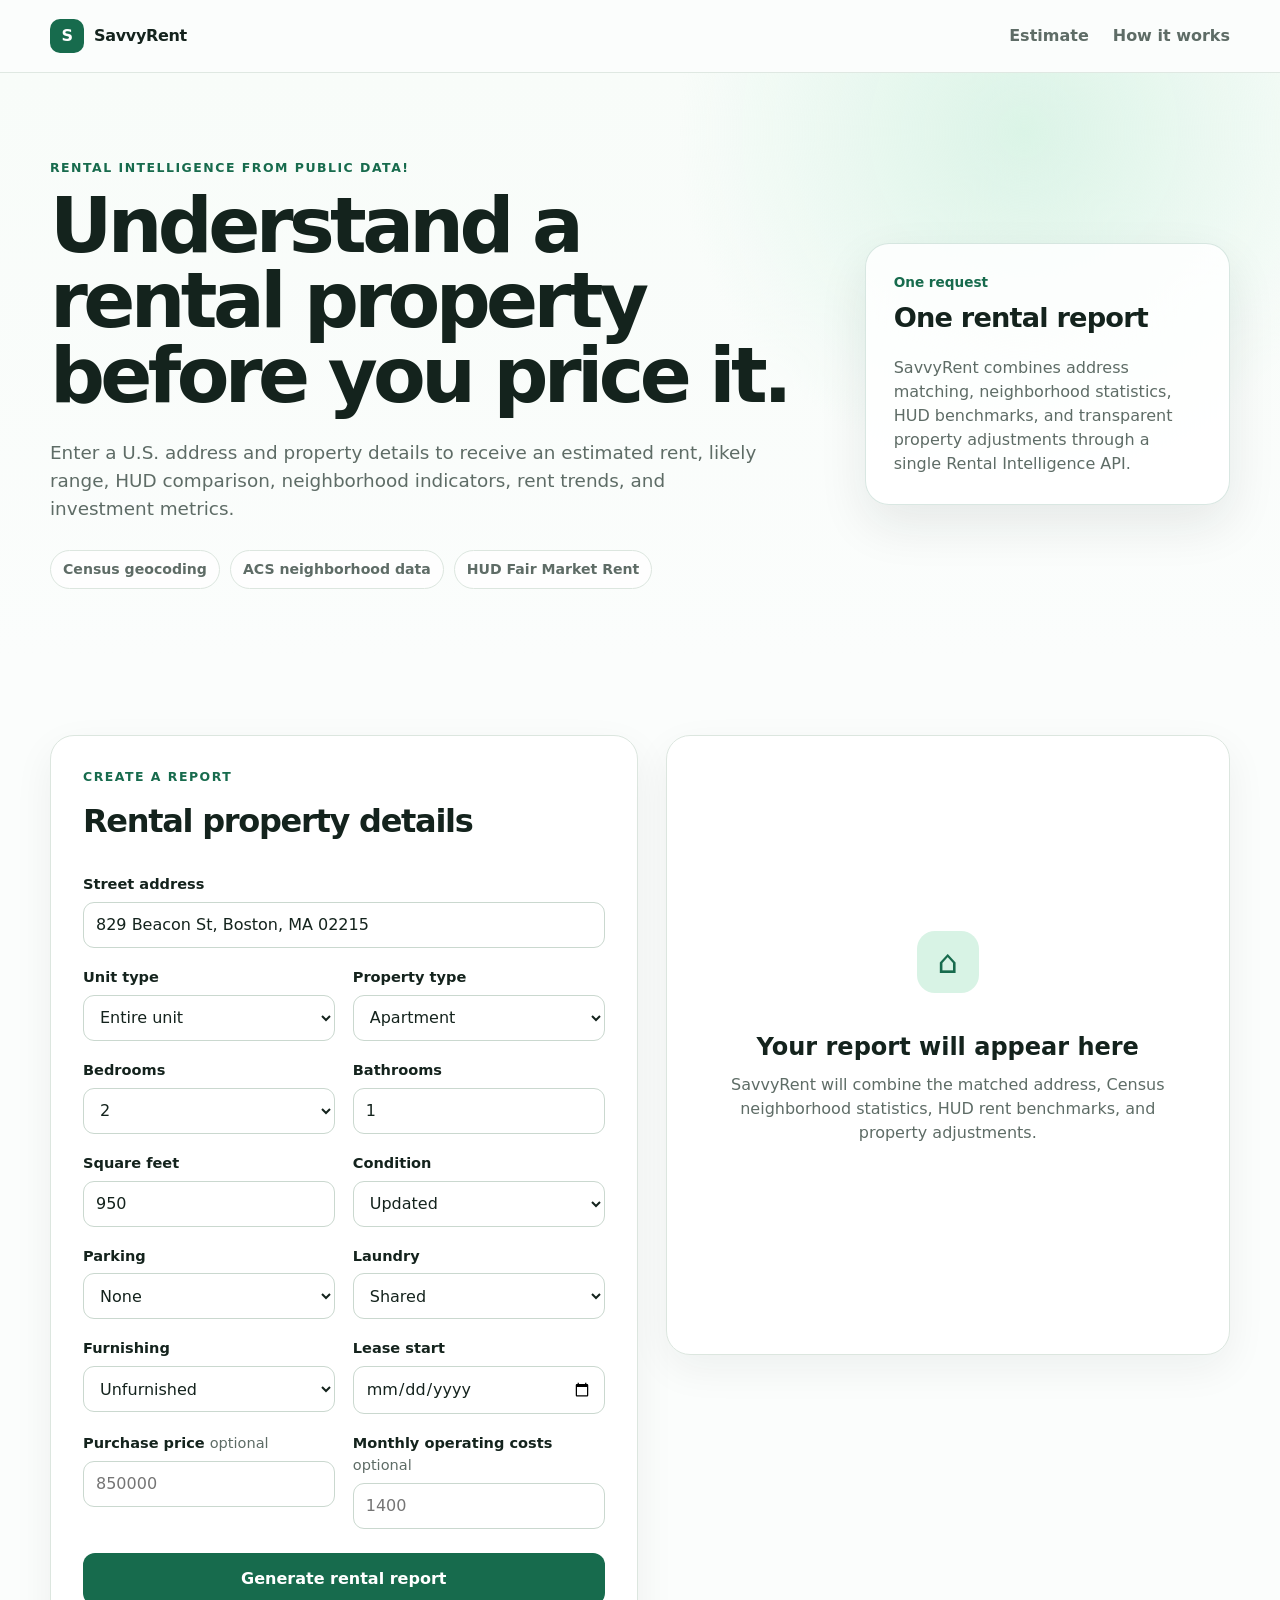
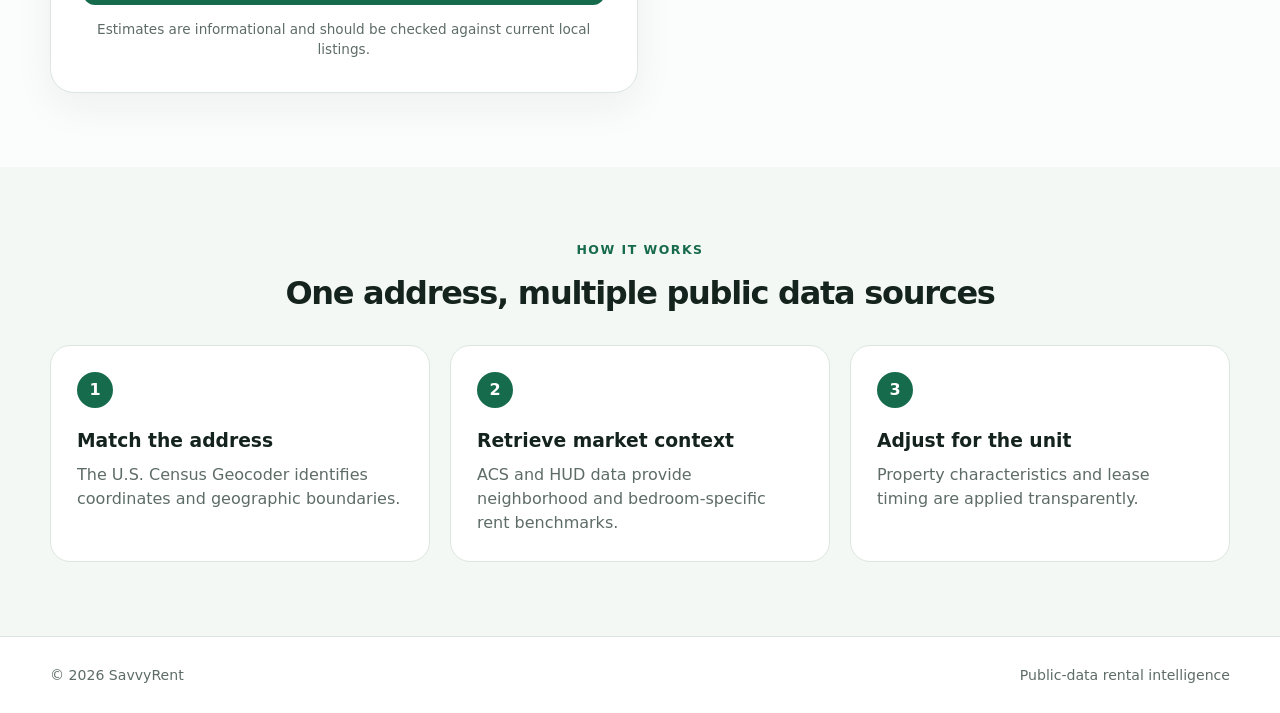
==== commit e5c2471a: "Update index.html" ====
--- a/index.html
+++ b/index.html
@@ -29,7 +29,7 @@
     <section class="hero">
       <div class="container hero-grid">
         <div>
-          <p class="eyebrow">Rental intelligence from public data</p>
+          <p class="eyebrow">Rental intelligence from public data!</p>
           <h1>Understand a rental property before you price it.</h1>
           <p class="hero-copy">Enter a U.S. address and property details to receive an estimated rent, likely range, HUD comparison, neighborhood indicators, rent trends, and investment metrics.</p>
           <div class="hero-badges"><span>Census geocoding</span><span>ACS neighborhood data</span><span>HUD Fair Market Rent</span></div>
